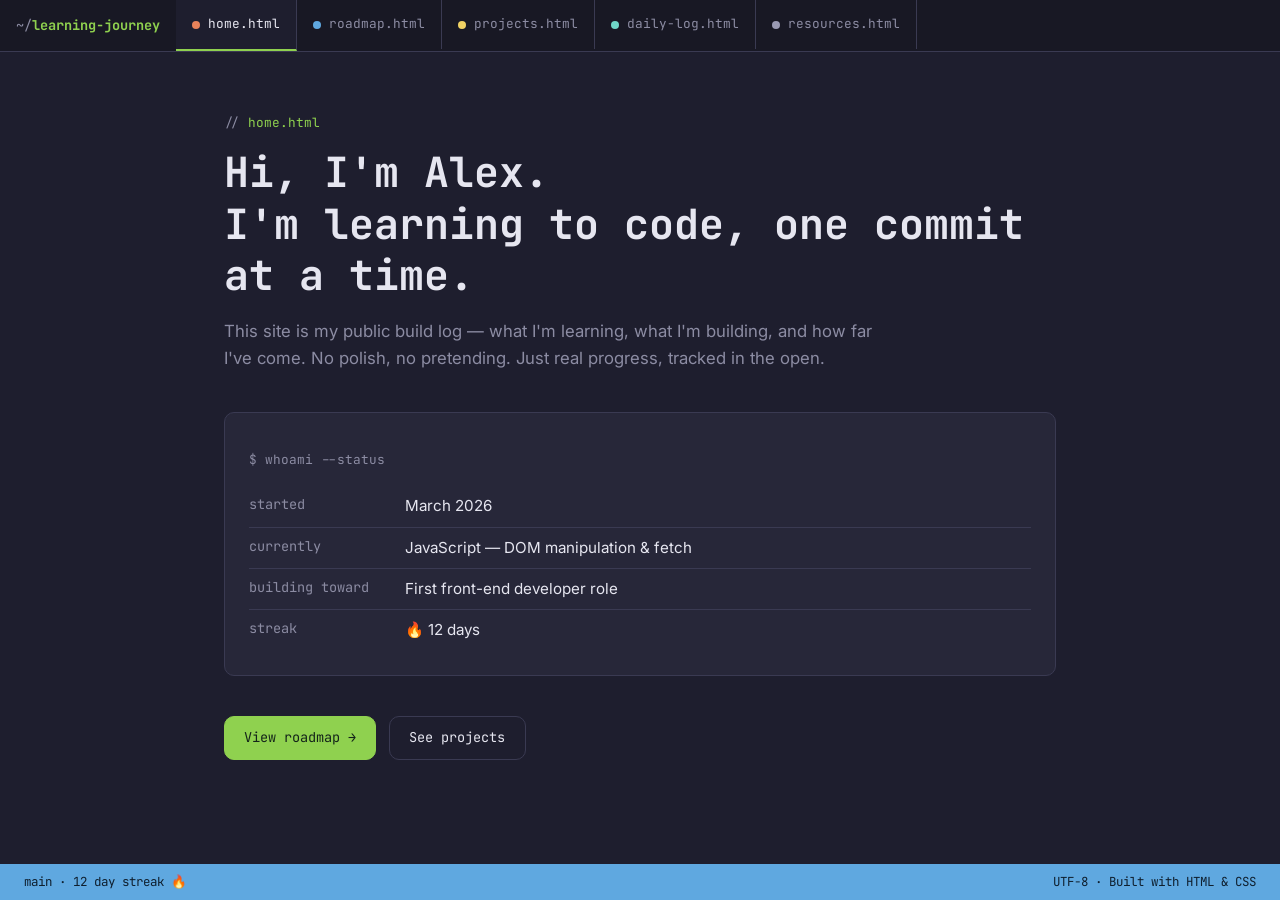
==== index.html @ 716446de "Add files via upload" ====
<!DOCTYPE html>
<html lang="en">
<head>
<meta charset="UTF-8">
<meta name="viewport" content="width=device-width, initial-scale=1.0">
<title>Home — Learning Journey</title>
<link rel="preconnect" href="https://fonts.googleapis.com">
<link href="https://fonts.googleapis.com/css2?family=Inter:wght@400;500;600&family=JetBrains+Mono:wght@400;500;700&display=swap" rel="stylesheet">
<link rel="stylesheet" href="style.css">
</head>
<body>

<nav class="tab-bar">
  <span class="tab-bar-brand">~/<strong>learning-journey</strong></span>
  <input type="checkbox" id="nav-toggle" class="nav-toggle">
  <label for="nav-toggle" class="nav-toggle-label">menu ☰</label>
  <ul class="tabs">
    <li><a class="tab active" href="index.html"><span class="tab-dot html"></span>home.html</a></li>
    <li><a class="tab" href="roadmap.html"><span class="tab-dot css"></span>roadmap.html</a></li>
    <li><a class="tab" href="projects.html"><span class="tab-dot js"></span>projects.html</a></li>
    <li><a class="tab" href="daily-log.html"><span class="tab-dot jsx"></span>daily-log.html</a></li>
    <li><a class="tab" href="resources.html"><span class="tab-dot md"></span>resources.html</a></li>
  </ul>
</nav>

<main>
  <p class="eyebrow">home.html</p>
  <h1>Hi, I'm Alex.<br>I'm learning to code, one commit at a time.<span class="cursor"></span></h1>
  <p class="lede">This site is my public build log — what I'm learning, what I'm building, and how far I've come. No polish, no pretending. Just real progress, tracked in the open.</p>

  <div class="fact-card">
    <p class="fact-card-title">$ whoami --status</p>
    <div class="fact-row"><span class="fact-key">started</span><span>March 2026</span></div>
    <div class="fact-row"><span class="fact-key">currently</span><span>JavaScript — DOM manipulation &amp; fetch</span></div>
    <div class="fact-row"><span class="fact-key">building toward</span><span>First front-end developer role</span></div>
    <div class="fact-row"><span class="fact-key">streak</span><span>🔥 12 days</span></div>
  </div>

  <div class="btn-row">
    <a class="btn btn-primary" href="roadmap.html">View roadmap →</a>
    <a class="btn btn-secondary" href="projects.html">See projects</a>
  </div>
</main>

<footer class="status-bar">
  <span>main · 12 day streak 🔥</span>
  <span>UTF-8 · Built with HTML &amp; CSS</span>
</footer>

</body>
</html>
---- style.css ----
/* ===========================================================
   Learning Journey — code-editor themed design system
   =========================================================== */

:root {
  /* Color tokens */
  --bg: #1e1e2e;
  --bg-card: #272739;
  --bg-card-hover: #2e2e44;
  --border: #3a3a52;
  --text: #e6e6f0;
  --text-muted: #8c8ca3;
  --accent-green: #8fd14f;
  --accent-amber: #f5b461;
  --accent-blue: #5fa8e0;
  --accent-red: #e8736b;

  /* File-type dot colors (matches real editor conventions) */
  --dot-html: #e8825a;
  --dot-css: #5fa8e0;
  --dot-js: #f0d264;
  --dot-jsx: #6fd6c7;
  --dot-md: #9a9ab3;

  --font-display: 'JetBrains Mono', monospace;
  --font-body: 'Inter', system-ui, sans-serif;

  --radius: 10px;
}

* { box-sizing: border-box; }

html { scroll-behavior: smooth; }

@media (prefers-reduced-motion: reduce) {
  html { scroll-behavior: auto; }
  * { animation: none !important; transition: none !important; }
}

body {
  margin: 0;
  background: var(--bg);
  color: var(--text);
  font-family: var(--font-body);
  line-height: 1.6;
  min-height: 100vh;
  display: flex;
  flex-direction: column;
}

a {
  color: var(--accent-blue);
  text-decoration: none;
}
a:hover { text-decoration: underline; }

:focus-visible {
  outline: 2px solid var(--accent-green);
  outline-offset: 2px;
}

/* ---------- Tab bar (site nav, styled like editor tabs) ---------- */

.tab-bar {
  display: flex;
  align-items: center;
  background: #181824;
  border-bottom: 1px solid var(--border);
  padding: 0 1rem;
  position: sticky;
  top: 0;
  z-index: 10;
}

.tab-bar-brand {
  font-family: var(--font-display);
  font-size: 0.85rem;
  color: var(--text-muted);
  padding: 0.9rem 1rem 0.9rem 0;
  white-space: nowrap;
}

.tab-bar-brand strong { color: var(--accent-green); }

.tabs {
  display: flex;
  flex-wrap: wrap;
  list-style: none;
  margin: 0;
  padding: 0;
}

.tab {
  display: flex;
  align-items: center;
  gap: 0.5rem;
  padding: 0.9rem 1rem;
  font-family: var(--font-display);
  font-size: 0.8rem;
  color: var(--text-muted);
  border-right: 1px solid var(--border);
  white-space: nowrap;
}

.tab:hover { color: var(--text); background: var(--bg-card-hover); text-decoration: none; }

.tab.active {
  color: var(--text);
  background: var(--bg);
  border-bottom: 2px solid var(--accent-green);
}

.tab-dot {
  width: 8px;
  height: 8px;
  border-radius: 50%;
  flex-shrink: 0;
}
.tab-dot.html { background: var(--dot-html); }
.tab-dot.css { background: var(--dot-css); }
.tab-dot.js { background: var(--dot-js); }
.tab-dot.jsx { background: var(--dot-jsx); }
.tab-dot.md { background: var(--dot-md); }

/* Mobile nav (checkbox hack, no JS) */
.nav-toggle { display: none; }
.nav-toggle-label {
  display: none;
  margin-left: auto;
  padding: 0.9rem 0;
  font-family: var(--font-display);
  color: var(--text-muted);
  cursor: pointer;
}

@media (max-width: 720px) {
  .tab-bar { flex-wrap: wrap; }
  .nav-toggle-label { display: block; }
  .tabs {
    display: none;
    width: 100%;
    flex-direction: column;
  }
  .nav-toggle:checked ~ .tabs { display: flex; }
  .tab { border-right: none; border-bottom: 1px solid var(--border); width: 100%; }
}

/* ---------- Layout ---------- */

main {
  flex: 1;
  width: 100%;
  max-width: 880px;
  margin: 0 auto;
  padding: 3rem 1.5rem 4rem;
}

.eyebrow {
  font-family: var(--font-display);
  font-size: 0.8rem;
  color: var(--accent-green);
  margin-bottom: 0.75rem;
}
.eyebrow::before { content: "// "; color: var(--text-muted); }

h1 {
  font-family: var(--font-display);
  font-size: clamp(1.8rem, 4vw, 2.6rem);
  line-height: 1.25;
  margin: 0 0 1rem;
}

h2 {
  font-family: var(--font-display);
  font-size: 1.3rem;
  margin: 0 0 1rem;
}

.lede {
  color: var(--text-muted);
  font-size: 1.05rem;
  max-width: 60ch;
  margin-bottom: 2.5rem;
}

.cursor {
  display: inline-block;
  width: 0.55ch;
  background: var(--accent-green);
  margin-left: 2px;
  animation: blink 1s step-end infinite;
}
@keyframes blink { 50% { opacity: 0; } }

/* ---------- Buttons ---------- */

.btn-row { display: flex; gap: 0.8rem; flex-wrap: wrap; margin-top: 1.5rem; }

.btn {
  font-family: var(--font-display);
  font-size: 0.85rem;
  padding: 0.65rem 1.2rem;
  border-radius: var(--radius);
  border: 1px solid var(--border);
  display: inline-flex;
  align-items: center;
  gap: 0.4rem;
}
.btn:hover { text-decoration: none; }

.btn-primary {
  background: var(--accent-green);
  color: #14241a;
  border-color: var(--accent-green);
}
.btn-primary:hover { background: #a3de70; }

.btn-secondary {
  background: transparent;
  color: var(--text);
}
.btn-secondary:hover { background: var(--bg-card-hover); }

/* ---------- Quick facts card (home) ---------- */

.fact-card {
  background: var(--bg-card);
  border: 1px solid var(--border);
  border-radius: var(--radius);
  padding: 1.5rem;
  margin-bottom: 2.5rem;
}
.fact-card-title {
  font-family: var(--font-display);
  font-size: 0.8rem;
  color: var(--text-muted);
  margin-bottom: 1rem;
}
.fact-row {
  display: flex;
  gap: 0.75rem;
  padding: 0.5rem 0;
  border-top: 1px solid var(--border);
  font-size: 0.95rem;
}
.fact-row:first-of-type { border-top: none; }
.fact-key { color: var(--text-muted); min-width: 9rem; font-family: var(--font-display); font-size: 0.85rem; }

/* ---------- Roadmap / commit log ---------- */

.commit-list {
  list-style: none;
  margin: 0;
  padding: 0;
  border-left: 2px solid var(--border);
}

.commit-card {
  position: relative;
  margin-left: 1.5rem;
  padding: 1.25rem 1.5rem;
  background: var(--bg-card);
  border: 1px solid var(--border);
  border-radius: var(--radius);
  margin-bottom: 1.25rem;
}

.commit-card::before {
  content: "";
  position: absolute;
  left: -1.95rem;
  top: 1.5rem;
  width: 10px;
  height: 10px;
  border-radius: 50%;
  background: var(--border);
}
.commit-card.done::before { background: var(--accent-green); }
.commit-card.progress::before { background: var(--accent-amber); }

.commit-top {
  display: flex;
  align-items: baseline;
  gap: 0.75rem;
  flex-wrap: wrap;
  margin-bottom: 0.4rem;
}
.commit-hash {
  font-family: var(--font-display);
  font-size: 0.8rem;
  color: var(--text-muted);
}
.commit-title { font-weight: 600; font-size: 1.05rem; }

.status-badge {
  font-family: var(--font-display);
  font-size: 0.7rem;
  text-transform: uppercase;
  letter-spacing: 0.04em;
  padding: 0.2rem 0.55rem;
  border-radius: 5px;
  margin-left: auto;
}
.status-badge.done { background: rgba(143,209,79,0.15); color: var(--accent-green); }
.status-badge.progress { background: rgba(245,180,97,0.15); color: var(--accent-amber); }
.status-badge.queued { background: rgba(140,140,163,0.15); color: var(--text-muted); }

.commit-desc { color: var(--text-muted); font-size: 0.95rem; margin: 0; }

/* ---------- Projects ---------- */

.project-grid {
  display: grid;
  grid-template-columns: repeat(auto-fit, minmax(240px, 1fr));
  gap: 1.25rem;
}

.project-card {
  background: var(--bg-card);
  border: 1px solid var(--border);
  border-radius: var(--radius);
  padding: 1.5rem;
  display: flex;
  flex-direction: column;
}

.file-tags { display: flex; gap: 0.4rem; margin-bottom: 0.9rem; }
.file-tag {
  font-family: var(--font-display);
  font-size: 0.7rem;
  padding: 0.15rem 0.5rem;
  border-radius: 4px;
  display: flex;
  align-items: center;
  gap: 0.35rem;
  border: 1px solid var(--border);
  color: var(--text-muted);
}

.project-card h3 { margin: 0 0 0.5rem; font-family: var(--font-display); font-size: 1.05rem; }
.project-card p { color: var(--text-muted); font-size: 0.92rem; flex-grow: 1; }
.project-links { display: flex; gap: 1rem; margin-top: 1rem; font-family: var(--font-display); font-size: 0.8rem; }

/* ---------- Daily log ---------- */

.log-list { list-style: none; margin: 0; padding: 0; }

.log-entry {
  display: flex;
  gap: 1.25rem;
  padding: 1.1rem 0;
  border-top: 1px solid var(--border);
}
.log-entry:first-child { border-top: none; }

.log-date {
  font-family: var(--font-display);
  font-size: 0.8rem;
  color: var(--text-muted);
  white-space: nowrap;
  padding-top: 0.15rem;
  min-width: 6.5rem;
}

.log-tag {
  display: inline-flex;
  align-items: center;
  gap: 0.35rem;
  font-family: var(--font-display);
  font-size: 0.7rem;
  color: var(--text-muted);
  margin-bottom: 0.3rem;
}

.log-note { color: var(--text); font-size: 0.95rem; margin: 0; }

/* ---------- Resources ---------- */

.resource-group { margin-bottom: 2.25rem; }
.resource-list { list-style: none; margin: 0; padding: 0; }
.resource-item {
  display: flex;
  justify-content: space-between;
  align-items: baseline;
  gap: 1rem;
  padding: 0.85rem 0;
  border-top: 1px solid var(--border);
}
.resource-item:first-child { border-top: none; }
.resource-name { font-weight: 600; }
.resource-note { color: var(--text-muted); font-size: 0.88rem; display: block; margin-top: 0.2rem; }
.resource-type {
  font-family: var(--font-display);
  font-size: 0.7rem;
  color: var(--text-muted);
  white-space: nowrap;
}

/* ---------- Status bar (footer) ---------- */

.status-bar {
  background: var(--accent-blue);
  color: #0f1f2e;
  font-family: var(--font-display);
  font-size: 0.78rem;
  display: flex;
  justify-content: space-between;
  align-items: center;
  padding: 0.5rem 1.5rem;
  flex-wrap: wrap;
  gap: 0.5rem;
}
.status-bar a { color: #0f1f2e; }
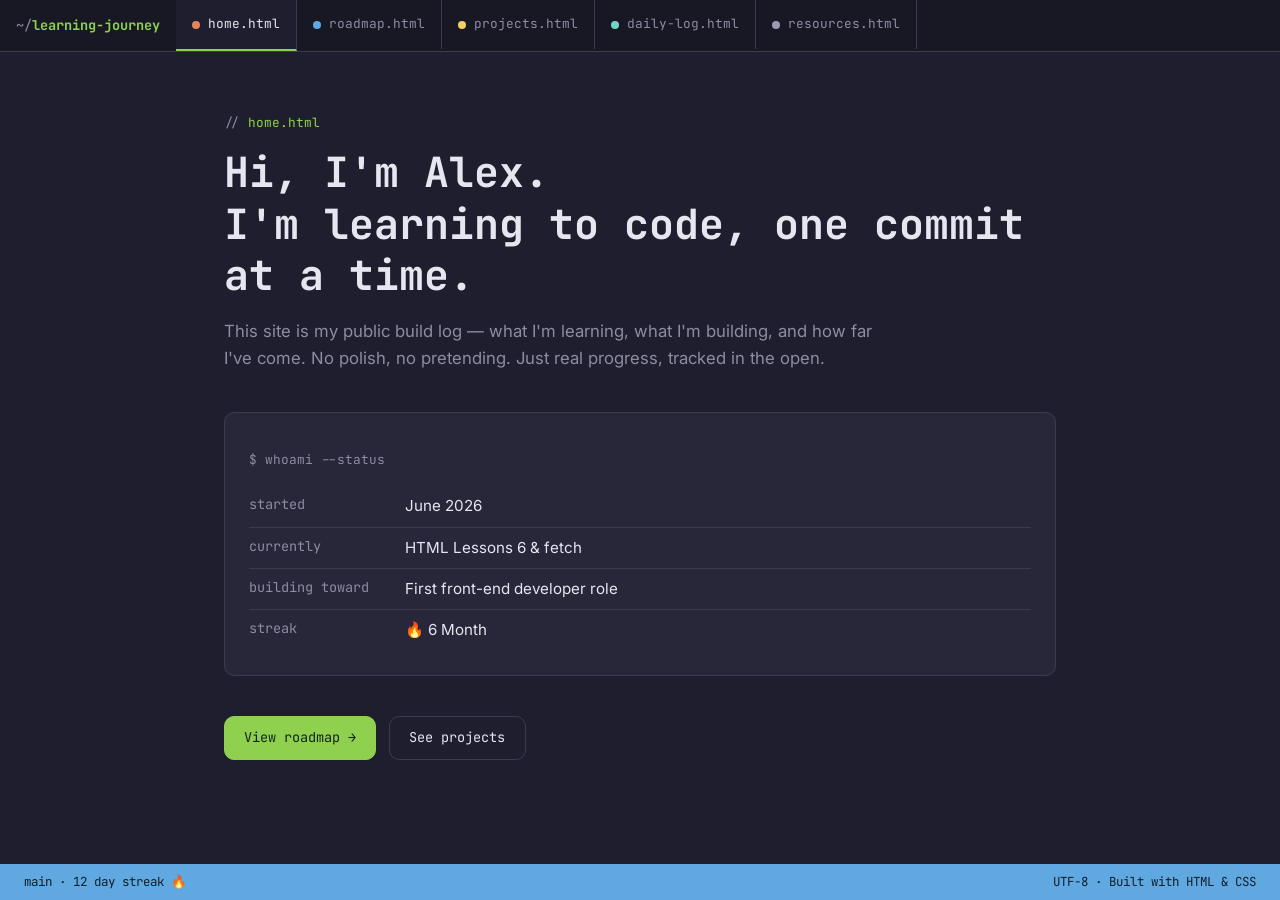
==== commit d2e51a7f: "Update personal status information in index.html" ====
--- a/index.html
+++ b/index.html
@@ -30,10 +30,10 @@
 
   <div class="fact-card">
     <p class="fact-card-title">$ whoami --status</p>
-    <div class="fact-row"><span class="fact-key">started</span><span>March 2026</span></div>
-    <div class="fact-row"><span class="fact-key">currently</span><span>JavaScript — DOM manipulation &amp; fetch</span></div>
+    <div class="fact-row"><span class="fact-key">started</span><span>June 2026</span></div>
+    <div class="fact-row"><span class="fact-key">currently</span><span>HTML Lessons 6 &amp; fetch</span></div>
     <div class="fact-row"><span class="fact-key">building toward</span><span>First front-end developer role</span></div>
-    <div class="fact-row"><span class="fact-key">streak</span><span>🔥 12 days</span></div>
+    <div class="fact-row"><span class="fact-key">streak</span><span>🔥 6 Month</span></div>
   </div>
 
   <div class="btn-row">
